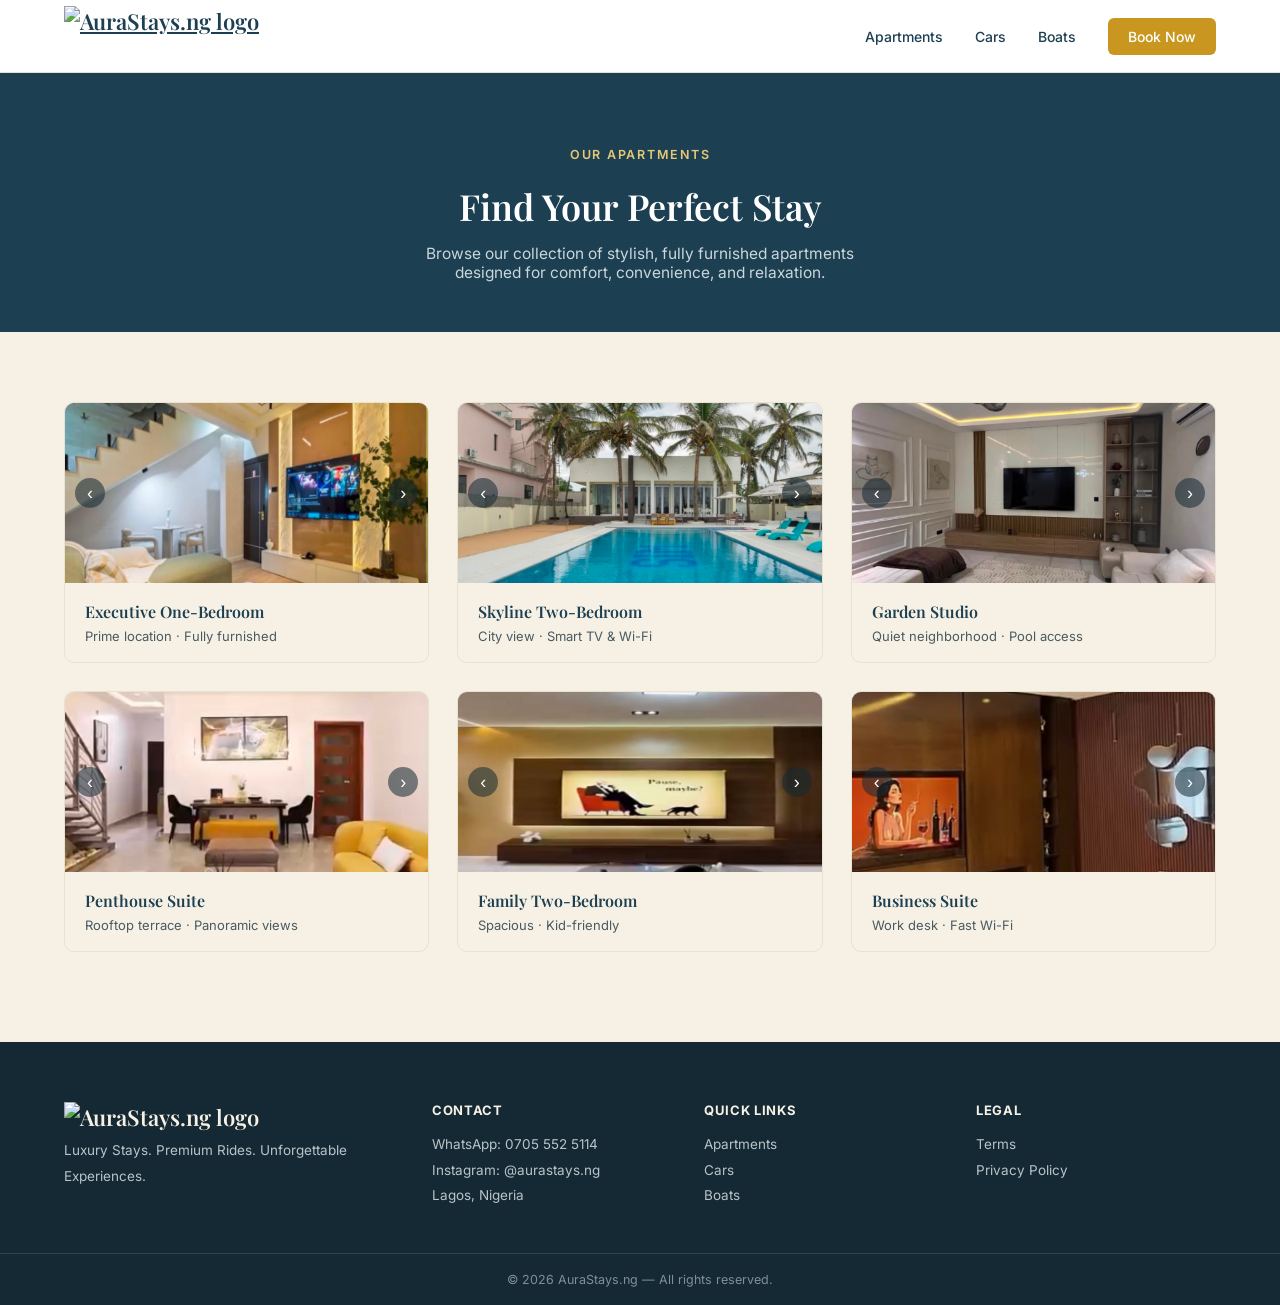
==== apartments.html @ 03aaccca "Initial AuraStays site" ====
<!doctype html>
<html lang="en">
  <head>
    <meta charset="UTF-8" />
    <meta name="viewport" content="width=device-width, initial-scale=1.0" />
    <title>Apartments — AuraStays</title>
    <link rel="preconnect" href="https://fonts.googleapis.com" />
    <link
      href="https://fonts.googleapis.com/css2?family=Playfair+Display:wght@500;600;700&family=Inter:wght@400;500;600&display=swap"
      rel="stylesheet"
    />
    <link rel="stylesheet" href="style.css" />
  </head>
  <body>
    <header class="navbar">
      <div class="container navbar-inner">
        <a href="index.html" class="logo"
          ><img src="images/logo.png" alt="AuraStays.ng logo"
        /></a>
        <nav class="nav-links">
          <a href="apartments.html">Apartments</a>
          <a href="cars.html">Cars</a>
          <a href="boats.html">Boats</a>
          <a href="index.html#contact" class="nav-cta">Book Now</a>
        </nav>
      </div>
    </header>
    <section class="page-header">
      <div class="container">
        <span class="hero-eyebrow">Our Apartments</span>
        <h1>Find Your Perfect Stay</h1>
        <p>
          Browse our collection of stylish, fully furnished apartments designed
          for comfort, convenience, and relaxation.
        </p>
      </div>
    </section>

    <section class="listings">
      <div class="container">
        <div class="listings-grid">
          <div class="listing-card">
            <div class="gallery">
              <img
                src="images/apt/apt1/1.jpg"
                class="gallery-img active"
                alt="Executive one-bedroom living room"
              />
              <img
                src="images/apt/apt1/2.jpg"
                class="gallery-img"
                alt="Executive one-bedroom bedroom"
              />
              <img
                src="images/apt/apt1/3.jpg"
                class="gallery-img"
                alt="Executive one-bedroom kitchen"
              />
              <img
                src="images/apt/apt1/4.jpg"
                class="gallery-img"
                alt="Executive one-bedroom bathroom"
              />
              <button class="gallery-prev" aria-label="Previous photo">
                ‹
              </button>
              <button class="gallery-next" aria-label="Next photo">›</button>
            </div>
            <div class="listing-body">
              <h4>Executive One-Bedroom</h4>
              <p>Prime location · Fully furnished</p>
            </div>
          </div>

          <div class="listing-card">
            <div class="gallery">
              <img
                src="images/apt/apt2/1.jpg"
                class="gallery-img active"
                alt="Skyline Two-Bedroom living room"
              />
              <img
                src="images/apt/apt2/2.jpg"
                class="gallery-img"
                alt="Skyline Two-Bedroom bedroom"
              />
              <img
                src="images/apt/apt2/3.jpg"
                class="gallery-img"
                alt="Skyline Two-Bedroom kitchen"
              />
              <img
                src="images/apt/apt2/4.jpg"
                class="gallery-img"
                alt="Skyline Two-Bedroom bathroom"
              />
              <button class="gallery-prev" aria-label="Previous photo">
                ‹
              </button>
              <button class="gallery-next" aria-label="Next photo">›</button>
            </div>
            <div class="listing-body">
              <h4>Skyline Two-Bedroom</h4>
              <p>City view · Smart TV & Wi-Fi</p>
            </div>
          </div>

          <div class="listing-card">
            <div class="gallery">
              <img
                src="images/apt/apt3/1.jpg"
                class="gallery-img active"
                alt="Garden Studio living room"
              />
              <img
                src="images/apt/apt3/2.jpg"
                class="gallery-img"
                alt="Garden Studio bedroom"
              />
              <img
                src="images/apt/apt3/3.jpg"
                class="gallery-img"
                alt="Garden Studio kitchen"
              />
              <img
                src="images/apt/apt3/4.jpg"
                class="gallery-img"
                alt="Garden Studio bathroom"
              />
              <button class="gallery-prev" aria-label="Previous photo">
                ‹
              </button>
              <button class="gallery-next" aria-label="Next photo">›</button>
            </div>
            <div class="listing-body">
              <h4>Garden Studio</h4>
              <p>Quiet neighborhood · Pool access</p>
            </div>
          </div>

          <div class="listing-card">
            <div class="gallery">
              <img
                src="images/apt/apt4/1.jpg"
                class="gallery-img active"
                alt="Penthouse Suite living room"
              />
              <img
                src="images/apt/apt4/2.jpg"
                class="gallery-img"
                alt="Penthouse Suite bedroom"
              />
              <img
                src="images/apt/apt4/3.jpg"
                class="gallery-img"
                alt="Penthouse Suite kitchen"
              />
              <img
                src="images/apt/apt4/4.jpg"
                class="gallery-img"
                alt="Penthouse Suite bathroom"
              />
              <button class="gallery-prev" aria-label="Previous photo">
                ‹
              </button>
              <button class="gallery-next" aria-label="Next photo">›</button>
            </div>
            <div class="listing-body">
              <h4>Penthouse Suite</h4>
              <p>Rooftop terrace · Panoramic views</p>
            </div>
          </div>

          <div class="listing-card">
            <div class="gallery">
              <img
                src="images/apt/apt5/1.jpg"
                class="gallery-img active"
                alt="Family Two-Bedroom living room"
              />
              <img
                src="images/apt/apt5/2.jpg"
                class="gallery-img"
                alt="Family Two-Bedroom bedroom"
              />
              <img
                src="images/apt/apt5/3.jpg"
                class="gallery-img"
                alt="Family Two-Bedroom kitchen"
              />
              <img
                src="images/apt/apt5/4.jpg"
                class="gallery-img"
                alt="Family Two-Bedroom bathroom"
              />
              <button class="gallery-prev" aria-label="Previous photo">
                ‹
              </button>
              <button class="gallery-next" aria-label="Next photo">›</button>
            </div>
            <div class="listing-body">
              <h4>Family Two-Bedroom</h4>
              <p>Spacious · Kid-friendly</p>
            </div>
          </div>

          <div class="listing-card">
            <div class="gallery">
              <img
                src="images/apt/apt6/1.jpg"
                class="gallery-img active"
                alt="Business Suite living room"
              />
              <img
                src="images/apt/apt6/2.jpg"
                class="gallery-img"
                alt="Business Suite bedroom"
              />
              <img
                src="images/apt/apt6/3.jpg"
                class="gallery-img"
                alt="Business Suite kitchen"
              />
              <img
                src="images/apt/apt6/4.jpg"
                class="gallery-img"
                alt="Business Suite bathroom"
              />
              <button class="gallery-prev" aria-label="Previous photo">
                ‹
              </button>
              <button class="gallery-next" aria-label="Next photo">›</button>
            </div>
            <div class="listing-body">
              <h4>Business Suite</h4>
              <p>Work desk · Fast Wi-Fi</p>
            </div>
          </div>
        </div>
      </div>
    </section>
    <footer class="site-footer">
      <div class="container footer-inner">
        <div class="footer-col">
          <a href="index.html" class="logo"
            ><img src="images/logo.png" alt="AuraStays.ng logo"
          /></a>
          <p>Luxury Stays. Premium Rides. Unforgettable Experiences.</p>
        </div>

        <div class="footer-col">
          <h5>Contact</h5>
          <p>WhatsApp: 0705 552 5114</p>
          <p>Instagram: @aurastays.ng</p>
          <p>Lagos, Nigeria</p>
        </div>

        <div class="footer-col">
          <h5>Quick Links</h5>
          <p><a href="apartments.html">Apartments</a></p>
          <p><a href="cars.html">Cars</a></p>
          <p><a href="boats.html">Boats</a></p>
        </div>

        <div class="footer-col">
          <h5>Legal</h5>
          <p><a href="#">Terms</a></p>
          <p><a href="#">Privacy Policy</a></p>
        </div>
      </div>
      <div class="footer-bottom">
        © 2026 AuraStays.ng — All rights reserved.
      </div>
    </footer>
    <script src="script.js"></script>
  </body>
</html>
---- style.css ----
* {
  box-sizing: border-box;
  margin: 0;
  padding: 0;
}

body {
  font-family: "Inter", sans-serif;
  color: #1c3f52;
  background: #f6f1e4;
}

.container {
  max-width: 1200px;
  margin: 0 auto;
  padding: 0 24px;
}

.navbar {
  background: #ffffff;
  border-bottom: 1px solid #e8e2d0;
  position: sticky;
  top: 0;
  z-index: 10;
}

.navbar-inner {
  display: flex;
  justify-content: space-between;
  align-items: center;
  height: 72px;
}

.logo {
  font-family: "Playfair Display", serif;
  font-size: 22px;
  font-weight: 600;
  color: #1c3f52;
}

.logo .gold {
  color: #c9971f;
  font-style: italic;
}

.nav-links {
  display: flex;
  align-items: center;
  gap: 32px;
}

.nav-links a {
  text-decoration: none;
  color: #1c3f52;
  font-size: 14px;
  font-weight: 500;
}

.nav-cta {
  background: #c9971f;
  color: #ffffff !important;
  padding: 10px 20px;
  border-radius: 6px;
}
.hero {
  position: relative;
  padding: 140px 0 120px;
  text-align: center;
  background-image:
    linear-gradient(180deg, rgba(20, 41, 51, 0.75), rgba(20, 41, 51, 0.55)),
    url("images/hero-bg.jpg");
  background-size: cover;
  background-position: center;
  color: #ffffff;
}

.hero-eyebrow {
  display: inline-block;
  font-size: 12.5px;
  font-weight: 600;
  letter-spacing: 0.14em;
  text-transform: uppercase;
  color: #e4c878;
  margin-bottom: 20px;
}

.hero h1 {
  font-family: "Playfair Display", serif;
  font-size: clamp(32px, 5vw, 46px);
  font-weight: 600;
  line-height: 1.25;
  max-width: 800px;
  margin: 0 auto 24px;
  color: #ffffff;
}

.hero-sub {
  font-size: 17px;
  color: #dbe4e7;
  max-width: 600px;
  margin: 0 auto 36px;
  line-height: 1.6;
}

.hero-ctas {
  display: flex;
  justify-content: center;
  gap: 16px;
}

.btn-primary,
.btn-secondary {
  text-decoration: none;
  padding: 14px 28px;
  border-radius: 6px;
  font-size: 15px;
  font-weight: 600;
}

.btn-primary {
  background: #c9971f;
  color: #ffffff;
}

.btn-secondary {
  background: transparent;
  color: #1c3f52;
  border: 1.5px solid #1c3f52;
}

.trust-bar {
  background: #1c3f52;
  padding: 18px 0;
}

.trust-inner {
  display: flex;
  justify-content: center;
  flex-wrap: wrap;
  gap: 28px;
  color: #f6f1e4;
  font-size: 13px;
  font-weight: 500;
}
.about {
  padding: 80px 0;
  text-align: center;
}

.about-inner {
  max-width: 680px;
  margin: 0 auto;
}

.about h2 {
  font-family: "Playfair Display", serif;
  font-size: 30px;
  font-weight: 600;
  margin-bottom: 20px;
}

.about p {
  font-size: 16px;
  color: #4a5a63;
  line-height: 1.7;
}
.services {
  padding: 80px 0;
  background: #ffffff;
}

.section-title {
  font-family: "Playfair Display", serif;
  font-size: 30px;
  font-weight: 600;
  text-align: center;
  margin-bottom: 48px;
}

.services-grid {
  display: grid;
  grid-template-columns: repeat(3, 1fr);
  gap: 28px;
}

.service-card {
  background: #f6f1e4;
  border-radius: 10px;
  overflow: hidden;
}

.service-card img {
  width: 100%;
  height: 180px;
  object-fit: cover;
  display: block;
}

.service-body {
  padding: 24px 24px 28px;
}

.service-card h3 {
  font-family: "Playfair Display", serif;
  font-size: 19px;
  font-weight: 600;
  margin-bottom: 12px;
}

.service-card p {
  font-size: 14px;
  color: #4a5a63;
  line-height: 1.6;
  margin-bottom: 18px;
}

.card-link {
  font-size: 14px;
  font-weight: 600;
  color: #c9971f;
  text-decoration: none;
}
.why {
  padding: 80px 0;
}

.why-grid {
  display: grid;
  grid-template-columns: repeat(3, 1fr);
  gap: 24px;
}

.why-card {
  background: #ffffff;
  border: 1px solid #e8e2d0;
  padding: 24px;
  border-radius: 10px;
}

.why-icon {
  width: 40px;
  height: 40px;
  border-radius: 50%;
  background: rgba(201, 151, 31, 0.12);
  color: #c9971f;
  display: flex;
  align-items: center;
  justify-content: center;
  margin-bottom: 14px;
}

.why-icon svg {
  width: 20px;
  height: 20px;
}

.why-card h4 {
  font-family: "Playfair Display", serif;
  font-size: 16px;
  font-weight: 600;
  margin-bottom: 8px;
  color: #1c3f52;
}

.why-card p {
  font-size: 13.5px;
  color: #4a5a63;
  line-height: 1.55;
}

@media (max-width: 900px) {
  .why-grid {
    grid-template-columns: repeat(2, 1fr);
    gap: 16px;
  }
  .why-card {
    padding: 18px;
  }
}
.testimonials {
  padding: 80px 0;
  background: #ffffff;
}

.testimonials-grid {
  display: grid;
  grid-template-columns: repeat(3, 1fr);
  gap: 24px;
}

.testimonial-card {
  background: #f6f1e4;
  border-radius: 10px;
  padding: 28px 24px;
}

.testimonial-card p {
  font-size: 14.5px;
  color: #1c3f52;
  line-height: 1.65;
  font-style: italic;
  margin-bottom: 16px;
}

.testimonial-name {
  font-size: 13px;
  font-weight: 600;
  color: #c9971f;
}

@media (max-width: 900px) {
  .testimonials-grid {
    grid-template-columns: 1fr;
  }
}
.faq {
  padding: 80px 0;
}

.faq-list {
  max-width: 720px;
  margin: 0 auto;
}

.faq-item {
  border-bottom: 1px solid #e8e2d0;
}

.faq-question {
  width: 100%;
  background: none;
  border: none;
  text-align: left;
  font-family: "Inter", sans-serif;
  font-size: 15.5px;
  font-weight: 600;
  color: #1c3f52;
  padding: 20px 0;
  cursor: pointer;
  display: flex;
  justify-content: space-between;
  align-items: center;
}

.faq-icon {
  font-size: 20px;
  color: #c9971f;
  transition: transform 0.2s ease;
}

.faq-item.open .faq-icon {
  transform: rotate(45deg);
}

.faq-answer {
  max-height: 0;
  overflow: hidden;
  transition: max-height 0.3s ease;
}

.faq-answer p {
  font-size: 14.5px;
  color: #4a5a63;
  line-height: 1.6;
  padding-bottom: 20px;
}
.final-cta {
  background: #1c3f52;
  color: #f6f1e4;
  text-align: center;
  padding: 90px 0;
}

.final-cta h2 {
  font-family: "Playfair Display", serif;
  font-size: 32px;
  font-weight: 600;
  max-width: 600px;
  margin: 0 auto 18px;
}

.final-cta p {
  font-size: 15.5px;
  color: #cbd6da;
  max-width: 520px;
  margin: 0 auto 32px;
  line-height: 1.6;
}

.site-footer {
  background: #14293350;
  background: #142933;
  color: #b8c4c9;
  padding: 60px 0 0;
}

.footer-inner {
  display: grid;
  grid-template-columns: 1.4fr 1fr 1fr 1fr;
  gap: 32px;
  padding-bottom: 44px;
}

.footer-col .logo {
  color: #f6f1e4;
  margin-bottom: 10px;
}

.footer-col p {
  font-size: 13.5px;
  line-height: 1.9;
}

.footer-col h5 {
  color: #f6f1e4;
  font-size: 13px;
  text-transform: uppercase;
  letter-spacing: 0.05em;
  margin-bottom: 14px;
}

.footer-col a {
  color: #b8c4c9;
  text-decoration: none;
}

.footer-col a:hover {
  color: #c9971f;
}

.footer-bottom {
  border-top: 1px solid #2a4451;
  text-align: center;
  padding: 18px 0;
  font-size: 12.5px;
  color: #7f9099;
}

@media (max-width: 800px) {
  .footer-inner {
    grid-template-columns: repeat(2, 1fr);
  }
}
.btn-primary,
.btn-secondary {
  text-decoration: none;
  padding: 14px 28px;
  border-radius: 6px;
  font-size: 15px;
  font-weight: 600;
  transition: all 0.3s ease;
}

.btn-primary {
  background: #c9971f;
  color: #ffffff;
}

.btn-primary:hover {
  background: #a8791a;
  transform: translateY(-2px);
  box-shadow: 0 8px 20px rgba(201, 151, 31, 0.3);
}

.btn-secondary {
  background: transparent;
  color: #1c3f52;
  border: 1.5px solid #1c3f52;
}

.btn-secondary:hover {
  background: #1c3f52;
  color: #ffffff;
  transform: translateY(-2px);
}

.service-card {
  background: #f6f1e4;
  border-radius: 10px;
  overflow: hidden;
  transition:
    box-shadow 0.3s ease,
    transform 0.3s ease;
}

.service-card:hover {
  box-shadow: 0 12px 32px rgba(0, 0, 0, 0.12);
  transform: translateY(-4px);
}

.why-card {
  background: #ffffff;
  border: 1px solid #e8e2d0;
  padding: 24px;
  border-radius: 10px;
  transition:
    box-shadow 0.3s ease,
    border-color 0.3s ease;
}

.why-card:hover {
  border-color: #c9971f;
  box-shadow: 0 8px 24px rgba(201, 151, 31, 0.15);
}

.listing-card {
  border-radius: 10px;
  overflow: hidden;
  border: 1px solid #e8e2d0;
  transition:
    box-shadow 0.3s ease,
    transform 0.3s ease;
}

.listing-card:hover {
  box-shadow: 0 12px 32px rgba(0, 0, 0, 0.12);
  transform: translateY(-4px);
}
.section-title {
  font-family: "Playfair Display", serif;
  font-size: 30px;
  font-weight: 600;
  text-align: center;
  margin-bottom: 48px;
  position: relative;
  padding-bottom: 16px;
}

.section-title::after {
  content: "";
  position: absolute;
  bottom: 0;
  left: 50%;
  transform: translateX(-50%);
  width: 60px;
  height: 3px;
  background: linear-gradient(90deg, transparent, #c9971f, transparent);
}

.service-card {
  background: #f6f1e4;
  border-radius: 10px;
  overflow: hidden;
  transition:
    box-shadow 0.3s ease,
    transform 0.3s ease;
  border: 1px solid rgba(201, 151, 31, 0.2);
}

.service-card img {
  width: 100%;
  height: 200px;
  object-fit: cover;
  display: block;
  transition: transform 0.3s ease;
}

.service-card:hover img {
  transform: scale(1.05);
}

.testimonial-card {
  background: #f6f1e4;
  border-radius: 10px;
  padding: 28px 24px;
  border-left: 4px solid #c9971f;
}

.why-card {
  background: #ffffff;
  border: 1px solid #e8e2d0;
  padding: 24px;
  border-radius: 10px;
  transition:
    box-shadow 0.3s ease,
    border-color 0.3s ease;
  position: relative;
}

.why-card::before {
  content: "";
  position: absolute;
  top: 0;
  left: 0;
  width: 100%;
  height: 3px;
  background: linear-gradient(90deg, #c9971f, transparent);
  border-radius: 10px 10px 0 0;
  opacity: 0;
  transition: opacity 0.3s ease;
}

.why-card:hover::before {
  opacity: 1;
}
.page-header {
  background: #1c3f52;
  color: #ffffff;
  text-align: center;
  padding: 70px 0 50px;
}

.page-header h1 {
  font-family: "Playfair Display", serif;
  font-size: 36px;
  font-weight: 600;
  margin-bottom: 14px;
}

.page-header p {
  font-size: 15.5px;
  color: #cbd6da;
  max-width: 480px;
  margin: 0 auto;
}

.listings {
  padding: 70px 0 90px;
}
.gallery {
  position: relative;
  height: 180px;
  overflow: hidden;
}

.gallery-img {
  position: absolute;
  inset: 0;
  width: 100%;
  height: 100%;
  object-fit: cover;
  opacity: 0;
  transition: opacity 0.3s ease;
}

.gallery-img.active {
  opacity: 1;
}

.gallery-prev,
.gallery-next {
  position: absolute;
  top: 50%;
  transform: translateY(-50%);
  background: rgba(20, 41, 51, 0.55);
  color: #ffffff;
  border: none;
  width: 30px;
  height: 30px;
  border-radius: 50%;
  font-size: 18px;
  cursor: pointer;
  display: flex;
  align-items: center;
  justify-content: center;
  transition: background 0.2s ease;
}

.gallery-prev:hover,
.gallery-next:hover {
  background: rgba(20, 41, 51, 0.85);
}

.gallery-prev {
  left: 10px;
}

.gallery-next {
  right: 10px;
}
.listings-grid {
  display: grid;
  grid-template-columns: repeat(3, 1fr);
  gap: 28px;
}

.listing-body {
  padding: 18px 20px;
}

.listing-body h4 {
  font-family: "Playfair Display", serif;
  font-size: 16px;
  font-weight: 600;
  margin-bottom: 6px;
}

.listing-body p {
  font-size: 13px;
  color: #4a5a63;
}

@media (max-width: 900px) {
  .listings-grid {
    grid-template-columns: repeat(2, 1fr);
  }
}
.listing-card img {
  width: 100%;
  height: 180px;
  object-fit: cover;
  display: block;
}
.logo img {
  height: 60px;
  width: auto;
  display: block;
}

.footer-col .logo img {
  height: 36px;
}
.contact-section {
  padding: 80px 0 100px;
}

.contact-grid {
  display: grid;
  grid-template-columns: 1fr 1.4fr;
  gap: 48px;
}

.contact-info h3,
.booking-form h3 {
  font-family: "Playfair Display", serif;
  font-size: 22px;
  font-weight: 600;
  margin-bottom: 24px;
}

.contact-item {
  font-size: 14.5px;
  color: #4a5a63;
  margin-bottom: 20px;
  line-height: 1.6;
}

.contact-item a {
  color: #1c3f52;
  font-weight: 600;
  text-decoration: none;
}

.contact-item a:hover {
  color: #c9971f;
}

.contact-note {
  font-size: 13.5px;
  color: #8a99a0;
  margin-top: 28px;
  font-style: italic;
}

.booking-form {
  background: #ffffff;
  border: 1px solid #e8e2d0;
  border-radius: 10px;
  padding: 32px;
  display: flex;
  flex-direction: column;
}

.booking-form label {
  font-size: 13px;
  font-weight: 600;
  color: #1c3f52;
  margin-bottom: 6px;
  margin-top: 16px;
}

.booking-form input,
.booking-form select,
.booking-form textarea {
  font-family: "Inter", sans-serif;
  font-size: 14.5px;
  padding: 10px 12px;
  border: 1px solid #d8d0bd;
  border-radius: 6px;
  background: #f6f1e4;
  color: #1c3f52;
}

.booking-form textarea {
  resize: vertical;
}

.booking-form button {
  margin-top: 24px;
  border: none;
  cursor: pointer;
}

.form-success {
  display: none;
  margin-top: 16px;
  padding: 12px 14px;
  background: rgba(46, 125, 50, 0.1);
  color: #2e7d32;
  border-radius: 6px;
  font-size: 13.5px;
  text-align: center;
}

.form-success.show {
  display: block;
}

@media (max-width: 800px) {
  .contact-grid {
    grid-template-columns: 1fr;
  }
}
.form-success.error {
  background: rgba(198, 40, 40, 0.1);
  color: #c62828;
}
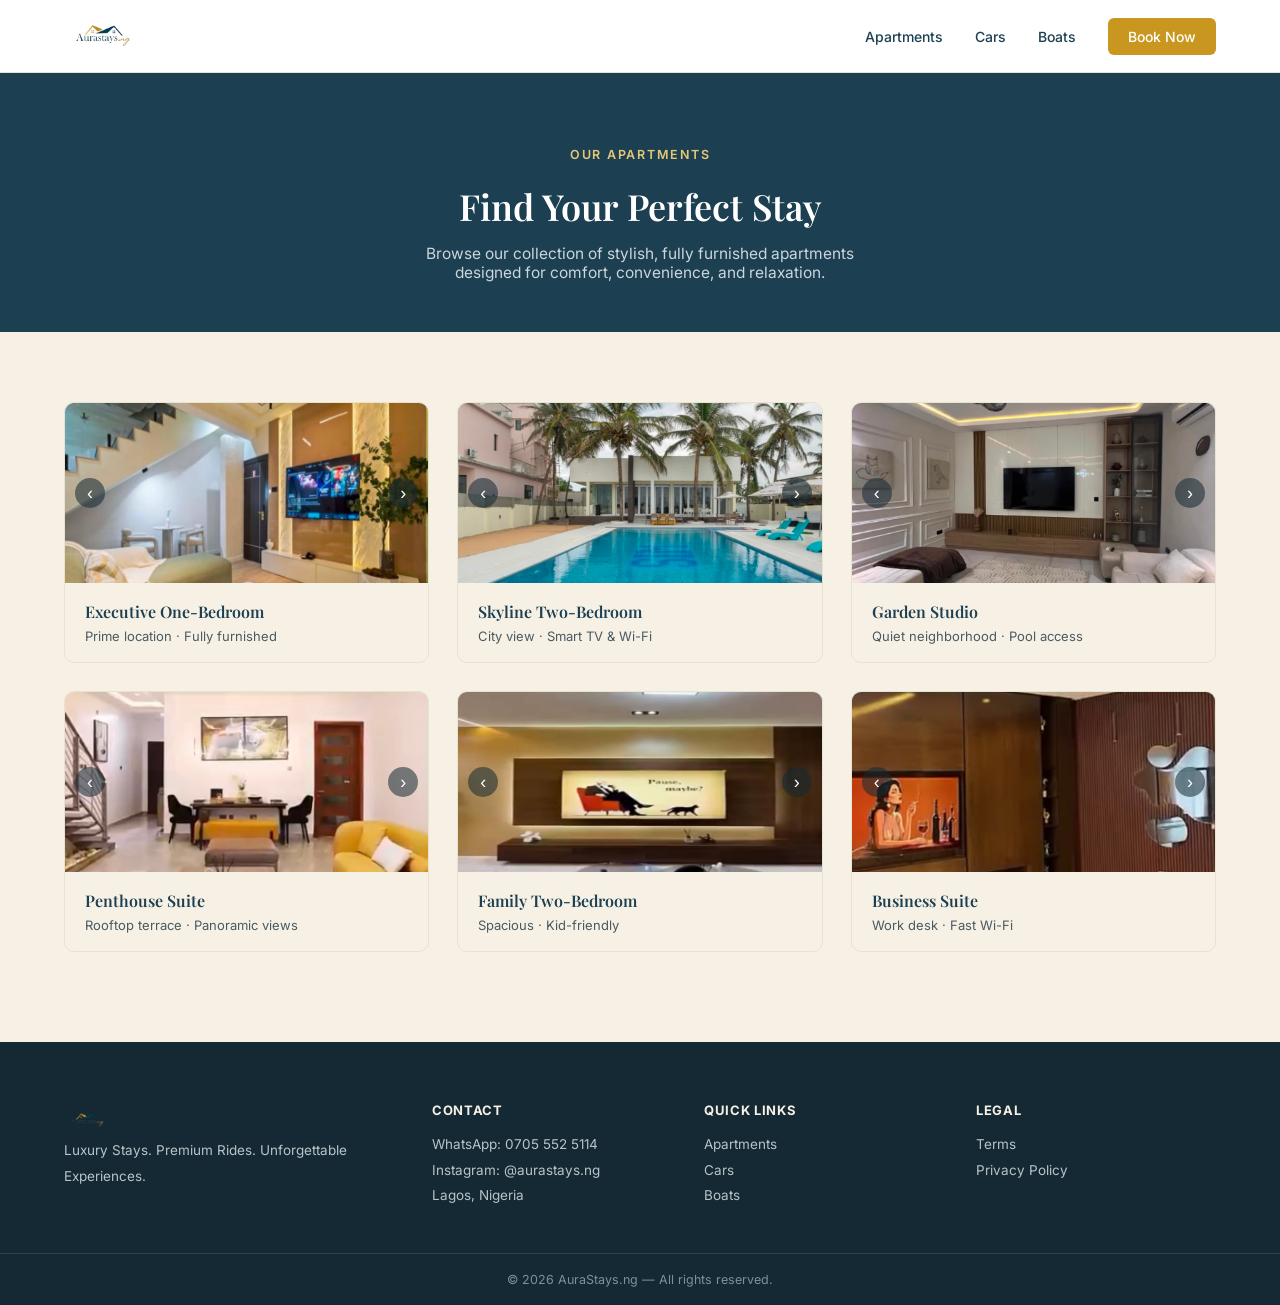
==== commit dac5dc61: "Add mobile navigation menu and fix services grid" ====
--- a/apartments.html
+++ b/apartments.html
@@ -17,11 +17,23 @@
         <a href="index.html" class="logo"
           ><img src="images/logo.png" alt="AuraStays.ng logo"
         /></a>
-        <nav class="nav-links">
+
+        <button
+          class="menu-toggle"
+          id="menu-toggle"
+          aria-label="Toggle menu"
+          aria-expanded="false"
+        >
+          <span></span>
+          <span></span>
+          <span></span>
+        </button>
+
+        <nav class="nav-links" id="nav-links">
           <a href="apartments.html">Apartments</a>
           <a href="cars.html">Cars</a>
           <a href="boats.html">Boats</a>
-          <a href="index.html#contact" class="nav-cta">Book Now</a>
+          <a href="contact.html" class="nav-cta">Book Now</a>
         </nav>
       </div>
     </header>
--- a/style.css
+++ b/style.css
@@ -181,6 +181,12 @@
   display: grid;
   grid-template-columns: repeat(3, 1fr);
   gap: 28px;
+}
+
+@media (max-width: 900px) {
+  .services-grid {
+    grid-template-columns: 1fr;
+  }
 }
 
 .service-card {
@@ -815,3 +821,70 @@
   background: rgba(198, 40, 40, 0.1);
   color: #c62828;
 }
+.menu-toggle {
+  display: none;
+  flex-direction: column;
+  gap: 5px;
+  background: none;
+  border: none;
+  cursor: pointer;
+  padding: 8px;
+}
+
+.menu-toggle span {
+  width: 24px;
+  height: 2px;
+  background: #1c3f52;
+  display: block;
+  transition:
+    transform 0.3s ease,
+    opacity 0.3s ease;
+}
+
+.menu-toggle.active span:nth-child(1) {
+  transform: translateY(7px) rotate(45deg);
+}
+
+.menu-toggle.active span:nth-child(2) {
+  opacity: 0;
+}
+
+.menu-toggle.active span:nth-child(3) {
+  transform: translateY(-7px) rotate(-45deg);
+}
+
+@media (max-width: 900px) {
+  .menu-toggle {
+    display: flex;
+  }
+
+  .nav-links {
+    position: fixed;
+    top: 72px;
+    left: 0;
+    right: 0;
+    background: #ffffff;
+    flex-direction: column;
+    align-items: stretch;
+    gap: 0;
+    max-height: 0;
+    overflow: hidden;
+    transition: max-height 0.3s ease;
+    border-bottom: 1px solid #e8e2d0;
+  }
+
+  .nav-links.open {
+    max-height: 400px;
+  }
+
+  .nav-links a {
+    padding: 16px 24px;
+    border-bottom: 1px solid #f0ece0;
+  }
+
+  .nav-cta {
+    margin: 16px 24px !important;
+    text-align: center;
+    width: calc(100% - 48px);
+  }
+}
